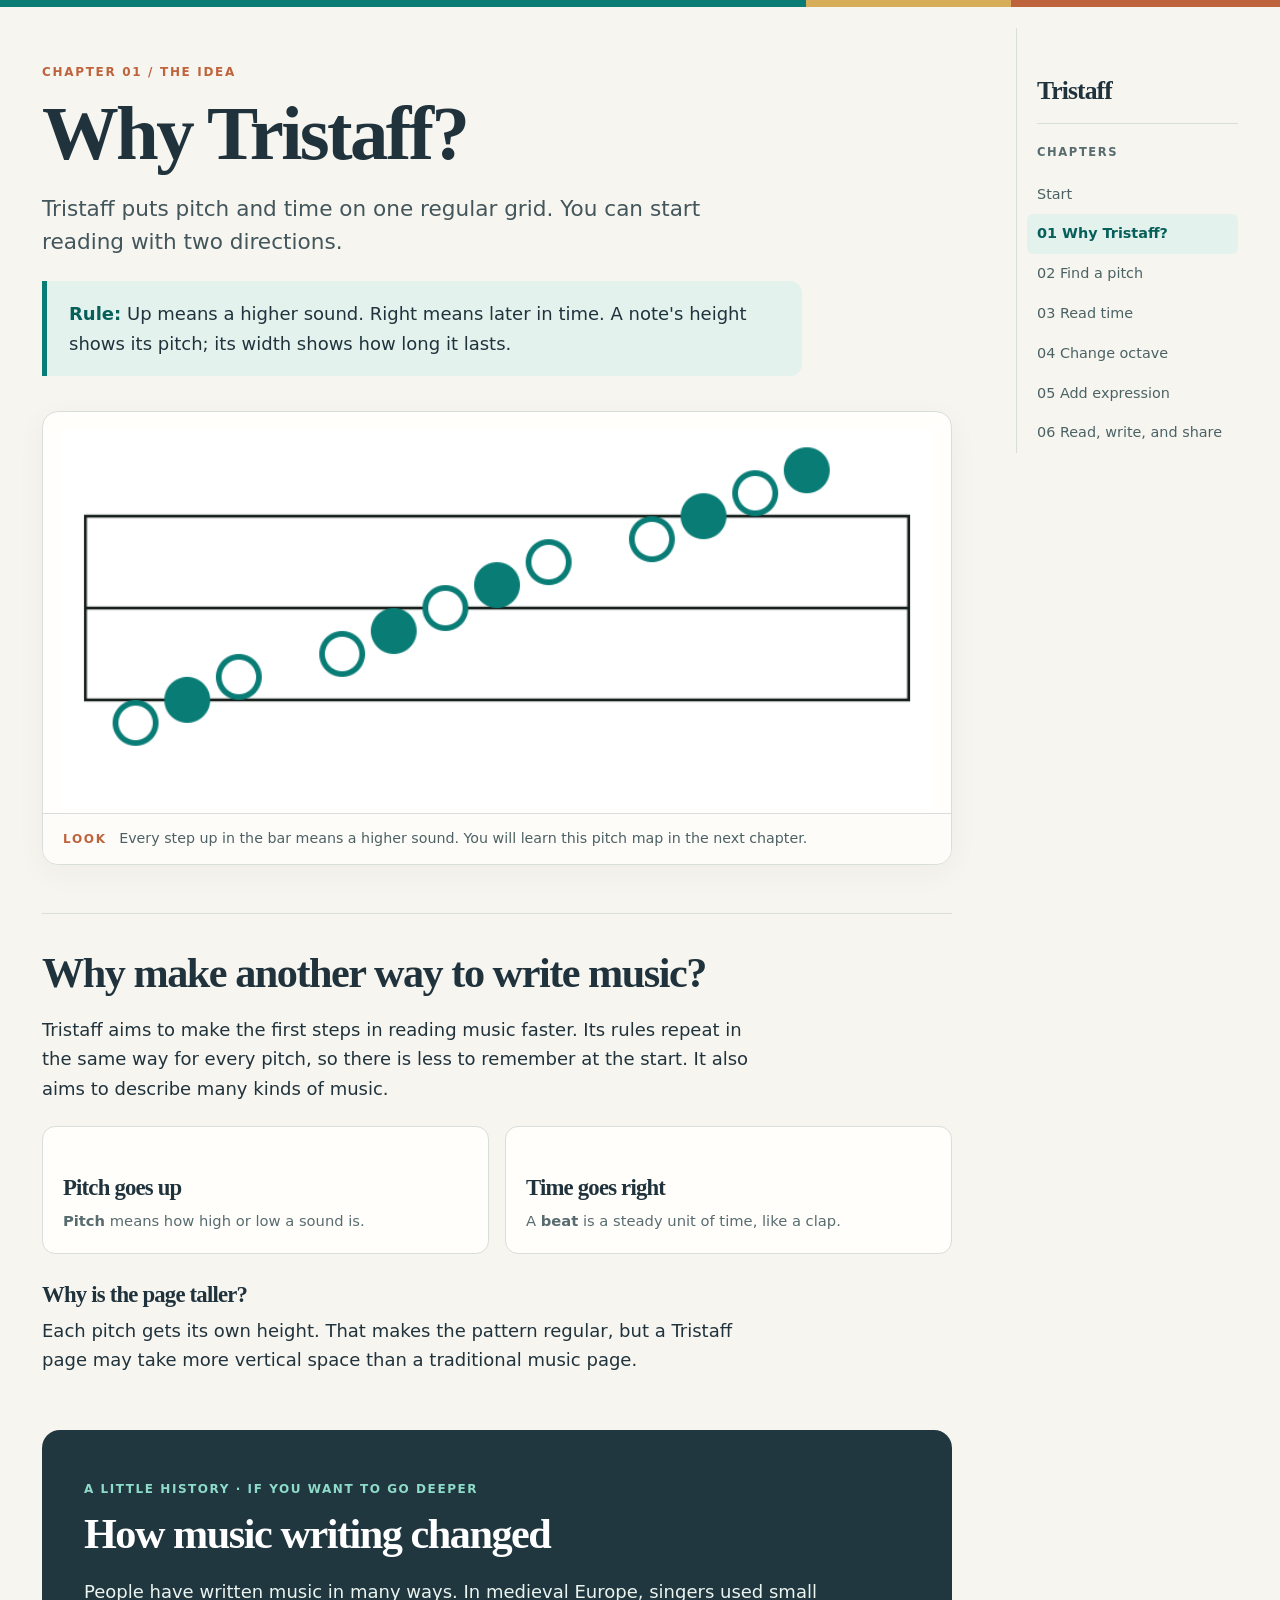
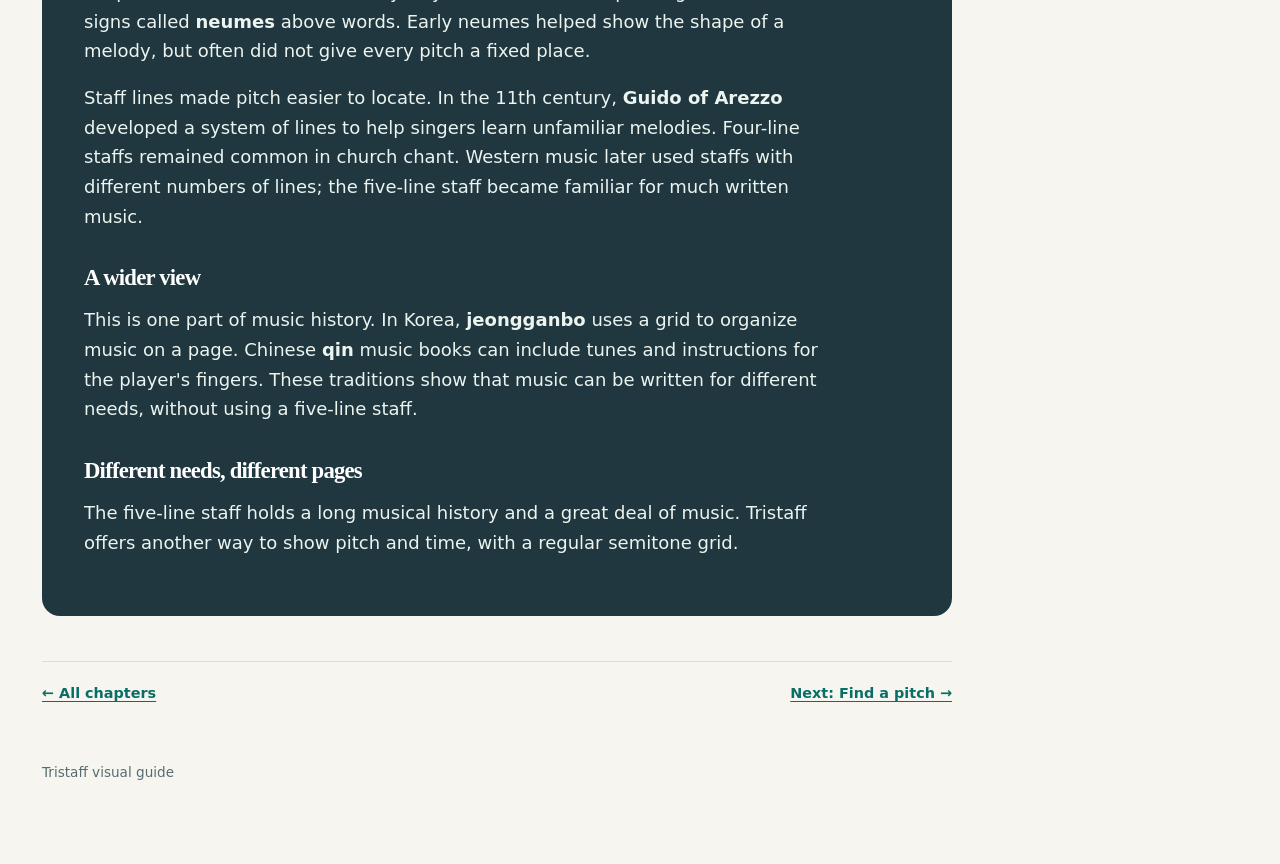
==== Tristaff/01-why.html @ 134bfe70 "Add Tristaff guide, settings, and example score" ====
<!doctype html>
<html lang="en">
<head>
  <meta charset="utf-8">
  <meta name="viewport" content="width=device-width, initial-scale=1">
  <meta name="color-scheme" content="light">
  <title>Why Tristaff? — Learn Tristaff</title>
  <link rel="stylesheet" href="style.css">
</head>
<body>
  <div class="topline" aria-hidden="true"></div>
  <div class="page">
    <div class="chapter-layout">
      <main class="chapter-main">
        <div class="chapter-intro"><span class="chapter-number">Chapter 01 / The idea</span><h1>Why Tristaff?</h1><p class="lead">Tristaff puts pitch and time on one regular grid. You can start reading with two directions.</p><div class="core-rule"><p><strong>Rule:</strong> Up means a higher sound. Right means later in time. A note's height shows its pitch; its width shows how long it lasts.</p></div></div>
        <figure class="figure"><div class="figure-art"><div class="rendered-figure"><img src="graphics/pitch.png" width="760" height="330" alt="Madscore-rendered Tristaff notes rise in regular steps from left to right."></div></div><figcaption><span class="caption-label">Look</span> Every step up in the bar means a higher sound. You will learn this pitch map in the next chapter.</figcaption></figure>
        <section class="below">
          <h2>Why make another way to write music?</h2>
          <p>Tristaff aims to make the first steps in reading music faster. Its rules repeat in the same way for every pitch, so there is less to remember at the start. It also aims to describe many kinds of music.</p>
          <div class="two"><div class="mini"><h3>Pitch goes up</h3><p><strong>Pitch</strong> means how high or low a sound is.</p></div><div class="mini"><h3>Time goes right</h3><p>A <strong>beat</strong> is a steady unit of time, like a clap.</p></div></div>
          <h3>Why is the page taller?</h3>
          <p>Each pitch gets its own height. That makes the pattern regular, but a Tristaff page may take more vertical space than a traditional music page.</p>
        </section>
        <aside class="science-note" aria-labelledby="history-title">
          <span class="science-label">A little history · If you want to go deeper</span>
          <h2 id="history-title">How music writing changed</h2>
          <p>People have written music in many ways. In medieval Europe, singers used small signs called <strong>neumes</strong> above words. Early neumes helped show the shape of a melody, but often did not give every pitch a fixed place.</p>
          <p>Staff lines made pitch easier to locate. In the 11th century, <strong>Guido of Arezzo</strong> developed a system of lines to help singers learn unfamiliar melodies. Four-line staffs remained common in church chant. Western music later used staffs with different numbers of lines; the five-line staff became familiar for much written music.</p>
          <h3>A wider view</h3>
          <p>This is one part of music history. In Korea, <strong>jeongganbo</strong> uses a grid to organize music on a page. Chinese <strong>qin</strong> music books can include tunes and instructions for the player's fingers. These traditions show that music can be written for different needs, without using a five-line staff.</p>
          <h3>Different needs, different pages</h3>
          <p>The five-line staff holds a long musical history and a great deal of music. Tristaff offers another way to show pitch and time, with a regular semitone grid.</p>
        </aside>
        <div class="page-turn"><a href="index.html">← All chapters</a><a href="02-pitch.html">Next: Find a pitch →</a></div>
      </main>
      <aside class="chapter-nav" aria-label="Chapters"><a class="nav-brand" href="index.html">Tristaff</a><strong>Chapters</strong><div class="chapter-links"><a href="index.html">Start</a><a aria-current="page" href="01-why.html">01 Why Tristaff?</a><a href="02-pitch.html">02 Find a pitch</a><a href="03-time.html">03 Read time</a><a href="04-octaves.html">04 Change octave</a><a href="05-marks.html">05 Add expression</a><a href="06-phrase.html">06 Read, write, and share</a></div></aside>
    </div>
    <footer>Tristaff visual guide</footer>
  </div>
</body>
</html>
---- Tristaff/style.css ----
:root {
  --paper: #f7f5ef;
  --card: #fffefa;
  --ink: #20333d;
  --muted: #586c70;
  --line: #d8ded9;
  --teal: #087c75;
  --teal-soft: #e3f2ed;
  --coral: #bf633d;
  --coral-soft: #f9eae1;
  --gold: #d6ad59;
}

* { box-sizing: border-box; }
html { scroll-behavior: smooth; }
body { margin: 0; background: var(--paper); color: var(--ink); font: 18px/1.65 system-ui, sans-serif; }
a { color: #086e68; text-underline-offset: .18em; }
a:hover { color: #a44d2c; }
a:focus-visible { outline: 3px solid var(--coral); outline-offset: 4px; border-radius: 3px; }
img { max-width: 100%; }
.topline { height: 7px; background: linear-gradient(90deg, var(--teal) 0 63%, var(--gold) 63% 79%, var(--coral) 79%); }
.page { max-width: 1260px; margin: auto; padding: 0 32px 80px; }
.eyebrow, .chapter-number, .caption-label { font-size: .75rem; font-weight: 800; letter-spacing: .14em; text-transform: uppercase; }
.eyebrow { color: var(--teal); }
.chapter-number, .caption-label { color: var(--coral); }
h1, h2, h3 { font-family: Georgia, 'Times New Roman', serif; letter-spacing: -.035em; line-height: 1.14; }
h1 { font-size: clamp(3rem, 6vw, 5.6rem); margin: 10px 0 16px; }
h2 { font-size: clamp(1.8rem, 3.3vw, 2.8rem); margin: 0 0 17px; }
h3 { font-size: 1.42rem; margin: 0 0 8px; }
p { margin: 0 0 17px; }
.lead { max-width: 690px; color: #43565c; font-size: clamp(1.13rem, 1.8vw, 1.35rem); line-height: 1.52; }
.hero { padding: 70px 0 42px; max-width: 900px; }
.hero h1 { font-size: clamp(3.8rem, 7.5vw, 7rem); }
.hero-note { max-width: 720px; color: var(--muted); }
.start-heading { border-top: 1px solid var(--line); padding-top: 34px; margin-bottom: 20px; }
.chapter-grid { display: grid; grid-template-columns: repeat(2, minmax(0, 1fr)); gap: 16px; }
.chapter-card { position: relative; display: flex; gap: 20px; min-height: 165px; align-items: flex-start; background: var(--card); color: var(--ink); border: 1px solid var(--line); border-radius: 15px; text-decoration: none; padding: 26px; box-shadow: 0 7px 25px rgba(32,51,61,.035); }
.chapter-card:hover, .chapter-card:focus-visible { border-color: #8abcb1; background: #fbfffc; transform: translateY(-2px); }
.chapter-card .icon { display: grid; place-items: center; width: 51px; height: 51px; flex: 0 0 51px; border-radius: 13px; color: var(--teal); background: var(--teal-soft); font-size: 1.45rem; font-weight: 800; }
.chapter-card:nth-child(3n) .icon { color: var(--coral); background: var(--coral-soft); }
.chapter-card small { display: block; color: var(--coral); font-size: .71rem; font-weight: 800; letter-spacing: .11em; text-transform: uppercase; }
.chapter-card strong { display: block; font: 700 1.55rem/1.22 Georgia, 'Times New Roman', serif; letter-spacing: -.025em; margin: 4px 0 8px; }
.chapter-card span:last-child { color: var(--muted); font-size: .91rem; line-height: 1.45; }
.chapter-layout { display: grid; grid-template-columns: minmax(0, 1fr) 222px; gap: clamp(30px, 5vw, 70px); }
.chapter-main { min-width: 0; }
.chapter-nav { position: sticky; top: 28px; align-self: start; padding-top: 48px; border-left: 1px solid var(--line); padding-left: 20px; }
.chapter-nav .nav-brand { display: block; margin: 0 0 19px; padding: 0 0 16px; border-bottom: 1px solid var(--line); color: var(--ink); font: 700 1.6rem/1.2 Georgia, 'Times New Roman', serif; letter-spacing: -.035em; text-decoration: none; }
.chapter-nav strong { display: block; font-size: .72rem; color: var(--muted); letter-spacing: .14em; text-transform: uppercase; margin-bottom: 13px; }
.chapter-links a { display: block; text-decoration: none; font-size: .9rem; color: #4b6265; padding: 8px 10px; margin-left: -10px; border-radius: 6px; }
.chapter-links a:hover, .chapter-links a[aria-current=page] { background: var(--teal-soft); color: #075f59; font-weight: 750; }
.chapter-intro { padding: 48px 0 10px; }
.chapter-intro h1 { margin-top: 5px; }
.core-rule { margin: 22px 0 0; background: var(--teal-soft); border-left: 5px solid var(--teal); border-radius: 0 12px 12px 0; padding: 18px 22px; max-width: 760px; }
.core-rule strong { color: #075f59; }
.core-rule p { margin: 0; }
.melody-color-note { max-width: 760px; margin: 17px 0 0; color: var(--muted); font-size: .92rem; }
.melody-swatch { display: inline-block; width: .85em; height: .85em; margin-right: .35em; border-radius: 50%; background: var(--teal); }
.figure { background: var(--card); border: 1px solid var(--line); border-radius: 16px; margin: 25px 0 0; overflow: hidden; box-shadow: 0 8px 30px rgba(32,51,61,.045); }
.figure-art { overflow-x: auto; padding: 18px 18px 4px; }
.rhythm-instruments-figure { max-width: 640px; }
.rhythm-instruments-figure img { display: block; width: 100%; height: auto; }
.rendered-figure { position: relative; min-width: 620px; }
.rendered-figure img { display: block; width: 100%; height: auto; }
figcaption { border-top: 1px solid var(--line); background: #fdfcf8; padding: 14px 20px 16px; color: #4d6164; font-size: .89rem; line-height: 1.45; }
.caption-label { margin-right: 8px; }
.below { margin-top: 48px; border-top: 1px solid var(--line); padding-top: 35px; }
.below h2 { margin-top: 0; }
.below h2:not(:first-child) { margin-top: 38px; }
.below h3 { margin-top: 28px; }
.below p, .below ul, .below ol { max-width: 720px; }
.below ul, .below ol { padding-left: 1.4em; }
.below li { margin-bottom: 9px; }
.below .figure + p { margin-top: 22px; }
.definition { border-left: 4px solid var(--teal); padding: 14px 18px; background: var(--teal-soft); border-radius: 0 10px 10px 0; margin: 22px 0; max-width: 720px; }
.definition strong { color: #075f59; }
.definition p { margin: 7px 0 0; }
.practice { background: var(--coral-soft); border-left: 4px solid var(--coral); padding: 18px 22px; border-radius: 0 12px 12px 0; margin: 25px 0; max-width: 720px; }
.practice p { margin: 0; }
.practice strong { color: #9b4c2d; }
.two { display: grid; grid-template-columns: repeat(2, minmax(0,1fr)); gap: 16px; margin: 22px 0; }
.mini { background: var(--card); border: 1px solid var(--line); border-radius: 13px; padding: 20px; }
.mini p { font-size: .92rem; color: var(--muted); margin: 0; }
.rule { color: var(--teal); font-weight: 750; }
.page-turn { display: flex; justify-content: space-between; gap: 20px; margin: 45px 0 0; border-top: 1px solid var(--line); padding-top: 20px; font-size: .9rem; font-weight: 700; }
footer { padding: 55px 0 0; color: var(--muted); font-size: .85rem; }

.piano { position: relative; display: grid; grid-template-columns: repeat(8,1fr); width: 94.736842%; height: 190px; margin: 0 auto 24px; outline: 2px solid var(--ink); border-radius: 0 0 8px 8px; background: white; }
.white-key { position: relative; display: flex; justify-content: center; align-items: flex-end; padding-bottom: 12px; border-right: 1px solid #809292; background: #fcfdfb; color: var(--ink); font-size: .85rem; font-weight: 800; }
.white-key:nth-child(8) { border-right: 0; }
.black-key { position: absolute; z-index: 2; top: 0; width: 8%; height: 64%; display: flex; justify-content: center; align-items: flex-end; padding-bottom: 10px; background: var(--ink); color: white; border: 1px solid #0d1d26; border-radius: 0 0 6px 6px; box-shadow: 1px 2px 3px #0004; font-size: .78rem; font-weight: 800; transform: translateX(-50%); }
.black-key.a-sharp { left: 12.5%; }
.black-key.c-sharp { left: 37.5%; }
.black-key.d-sharp { left: 50%; }
.black-key.f-sharp { left: 75%; }
.black-key.g-sharp { left: 87.5%; }
.line-groups { max-width: 720px; margin: 25px 0; overflow: hidden; border: 1px solid var(--line); border-radius: 12px; background: var(--card); }
.line-groups > div { display: grid; grid-template-columns: 1.45fr repeat(3, 1fr); align-items: center; min-height: 53px; text-align: center; border-bottom: 1px solid var(--line); }
.line-groups > div:last-child { border-bottom: 0; }
.line-groups > .line-groups-anchor { background: var(--teal-soft); color: #075f59; }
.line-groups span { font-size: .78rem; color: var(--muted); text-align: left; padding-left: 14px; }
.line-groups strong { font-size: 1.2rem; }
.science-note { margin-top: 55px; padding: clamp(24px, 4vw, 42px); border-radius: 18px; background: #203740; color: #ecf4ef; }
.science-note h2 { color: white; margin: 8px 0 19px; }
.science-note h3 { margin: 34px 0 14px; color: white; }
.science-note h4 { margin: 0 0 8px; font-size: 1.06rem; }
.science-note p { max-width: 760px; }
.science-label { color: #8ddbc8; font-size: .75rem; font-weight: 800; letter-spacing: .13em; text-transform: uppercase; }
.envelope-figure { max-width: 720px; margin: 26px 0; }
.envelope-figure svg { display: block; width: 100%; height: auto; }
.envelope-figure figcaption { padding: 4px 0 0; border: 0; background: transparent; color: #dbeae6; font-size: .82rem; }
.envelope-axis { fill: none; stroke: #829da1; stroke-width: 2; }
.envelope-guide { fill: none; stroke: #829da1; stroke-width: 1.5; stroke-dasharray: 5 6; }
.envelope-line { fill: none; stroke: #ffdb9b; stroke-width: 5; stroke-linecap: round; stroke-linejoin: round; }
.envelope-axis-label, .envelope-phase, .envelope-key { fill: #ecf4ef; font-family: inherit; font-size: 15px; }
.envelope-phase { font-weight: 700; }
.envelope-key { fill: #8ddbc8; font-size: 13px; }
.science-facts { display: grid; grid-template-columns: repeat(3, minmax(0, 1fr)); gap: 10px; margin: 25px 0; }
.science-facts > div { padding: 16px; border: 1px solid #67838a; border-radius: 10px; background: #2b4851; }
.science-facts strong { display: block; color: #ffdb9b; font: 700 1.6rem/1.2 Georgia, 'Times New Roman', serif; }
.science-facts span { display: block; font-size: .78rem; line-height: 1.35; margin-top: 6px; }
.science-compare { display: grid; grid-template-columns: repeat(2, minmax(0, 1fr)); gap: 12px; }
.science-compare > div { padding: 18px; border: 1px solid #67838a; border-radius: 11px; }
.science-compare p { font-size: .88rem; line-height: 1.55; margin: 0; }
.tempo-examples { display: grid; grid-template-columns: repeat(2, minmax(0, 1fr)); gap: 12px; margin: 21px 0; max-width: 720px; }
.tempo-examples > div { padding: 19px 22px; border: 1px solid var(--line); border-radius: 12px; background: var(--card); }
.tempo-examples strong, .tempo-examples span { display: block; }
.tempo-examples strong { color: var(--teal); font-size: 1.25rem; }
.tempo-examples span { font-weight: 750; }
.thought-experiment details { margin-top: 13px; }
.thought-experiment summary { color: #9b4c2d; font-weight: 750; cursor: pointer; }
.thought-experiment details p { margin-top: 10px; }
.reading-warning { max-width: 720px; margin: 25px 0; padding: 18px 22px; border-left: 4px solid #b7653a; border-radius: 0 10px 10px 0; background: #f8eee5; }
.reading-warning strong { color: #96502f; }
.reading-warning p { margin: 8px 0 0; }
.duration-row, .phrase-labels { display: grid; text-align: center; font-size: .78rem; font-weight: 750; }
.duration-row { grid-template-columns: repeat(8,minmax(0,1fr)); margin: 0 3.26% 10px; }
.duration-row span { color: var(--teal); white-space: nowrap; }
.duration-row .one { grid-column: 1/3; }
.duration-row .half-first { grid-column: 3/4; }
.duration-row .long { grid-column: 4/8; }
.duration-row .half-last { grid-column: 8/9; }
.octave-tag { position: absolute; right: 4%; padding: 3px 9px; border-radius: 7px; background: #e3f2edeb; color: #086e68; font-size: .85rem; font-weight: 800; }
.octave-tag.high { top: 13%; }
.octave-tag.middle { top: 45%; }
.octave-tag.low { top: 77%; }
.phrase-labels { grid-template-columns: repeat(8,minmax(0,1fr)); margin: 0 2.17% 10px 10.87%; }
.phrase-labels span { color: var(--teal); }
.phrase-labels span:nth-child(1) { grid-column: 1/3; }
.phrase-labels span:nth-child(2) { grid-column: 3/5; }
.phrase-labels span:nth-child(3) { grid-column: 5/9; }
.marks-gallery { display: grid; grid-template-columns: repeat(3,minmax(0,1fr)); gap: 12px; padding: 3px 0 16px; }
.mark-card { border: 1px solid var(--line); border-radius: 10px; background: white; overflow: hidden; text-align: center; padding-bottom: 12px; }
.mark-card img { display: block; width: 100%; height: auto; }
.mark-card strong, .mark-card span { display: block; padding: 0 9px; }
.mark-card strong { color: var(--ink); font-family: Georgia, 'Times New Roman', serif; font-size: 1.12rem; }
.mark-card span { color: var(--muted); font-size: .82rem; }
.mark-explanations { max-width: 760px; margin: 15px 0 36px; }
.mark-explanations > div { padding: 13px 0; border-bottom: 1px solid var(--line); }
.mark-explanations h3 { margin: 0 0 5px; }
.mark-explanations p { margin: 0; }
.dynamics-pair .figure { margin: 0; }
.dynamics-pair .figure-art { padding: 0; }
.dynamics-pair img { display: block; width: 100%; height: auto; }
.recap { margin: 20px 0; padding: 0; list-style: none; display: grid; grid-template-columns: repeat(2,minmax(0,1fr)); gap: 10px; }
.recap li { background: white; border: 1px solid var(--line); border-radius: 10px; padding: 11px 15px; margin: 0; }
.recap li::before { content: '•'; color: var(--teal); font-weight: 900; padding-right: 9px; }
.format-list { display: grid; grid-template-columns: repeat(2, minmax(0, 1fr)); gap: 12px; margin: 25px 0; }
.format-list > div { padding: 18px; border: 1px solid #67838a; border-radius: 11px; background: #2b4851; }
.format-list small { display: block; color: #8ddbc8; font-size: .69rem; font-weight: 800; letter-spacing: .11em; text-transform: uppercase; }
.format-list strong { display: block; margin-bottom: 7px; color: #ffdb9b; }
.format-list p { margin: 0; font-size: .88rem; line-height: 1.55; }

@media (max-width: 900px) {
  .chapter-layout { display: flex; flex-direction: column-reverse; gap: 0; }
  .chapter-nav { position: sticky; top: 0; z-index: 5; width: 100%; border-left: 0; border-bottom: 1px solid var(--line); padding: 9px 0 6px; background: var(--paper); }
  .chapter-nav .nav-brand { margin: 0 0 4px; padding: 0; border-bottom: 0; font-size: 1.18rem; }
  .chapter-nav strong { display: none; }
  .chapter-links { display: flex; gap: 4px; overflow-x: auto; white-space: nowrap; }
  .chapter-links a { flex: 0 0 auto; margin: 0; padding: 6px 9px; }
  .chapter-intro { padding-top: 35px; }
  .marks-gallery { grid-template-columns: repeat(2,minmax(0,1fr)); }
}
@media (max-width: 620px) {
  body { font-size: 16px; }
  .page { padding: 0 18px 60px; }
  .hero { padding: 46px 0 35px; }
  .chapter-grid, .two, .recap, .tempo-examples { grid-template-columns: 1fr; }
  .chapter-card { min-height: 135px; padding: 20px; }
  .figure { margin-left: -9px; margin-right: -9px; }
  .figure-art::before { content: 'Swipe sideways to see the full picture →'; display: block; color: var(--muted); font-size: .78rem; margin-bottom: 8px; }
  .marks-gallery { grid-template-columns: 1fr; }
  .science-facts, .science-compare, .format-list { grid-template-columns: 1fr; }
}
@media (prefers-reduced-motion: reduce) { html { scroll-behavior: auto; } }
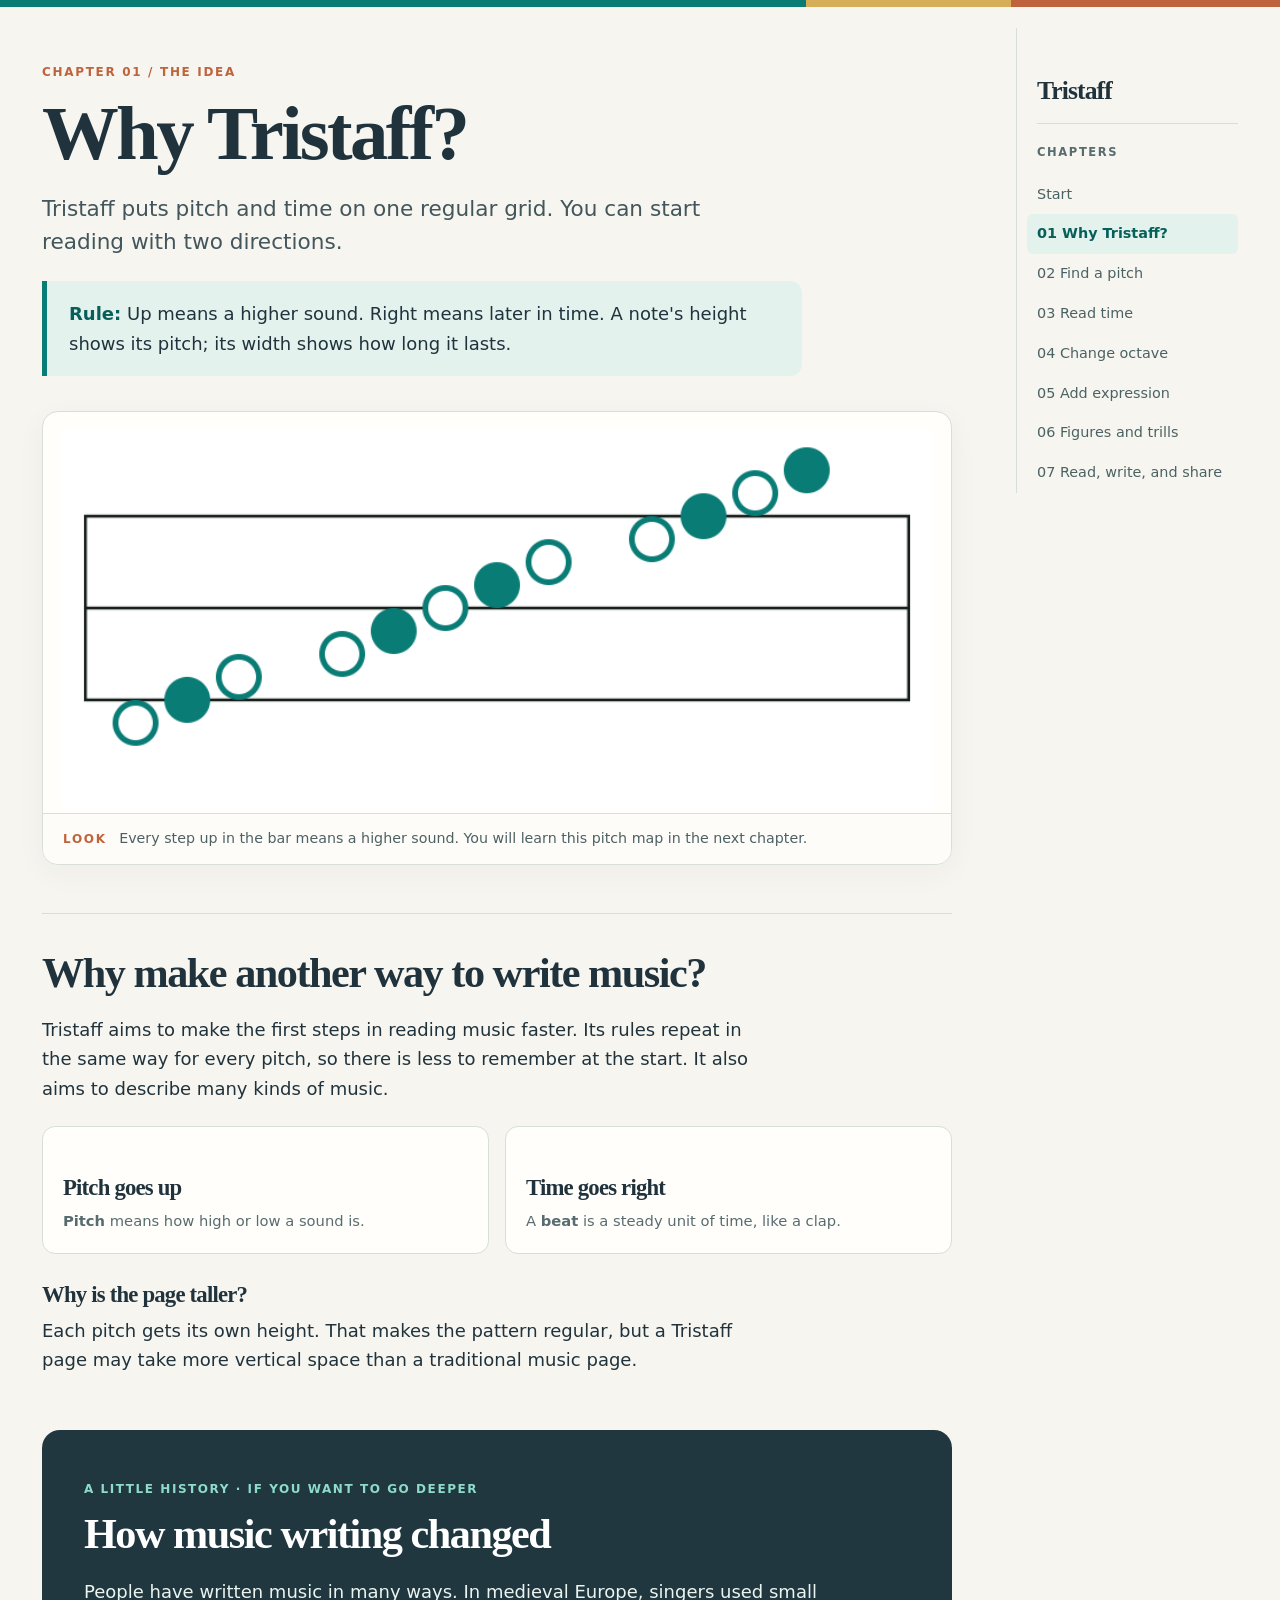
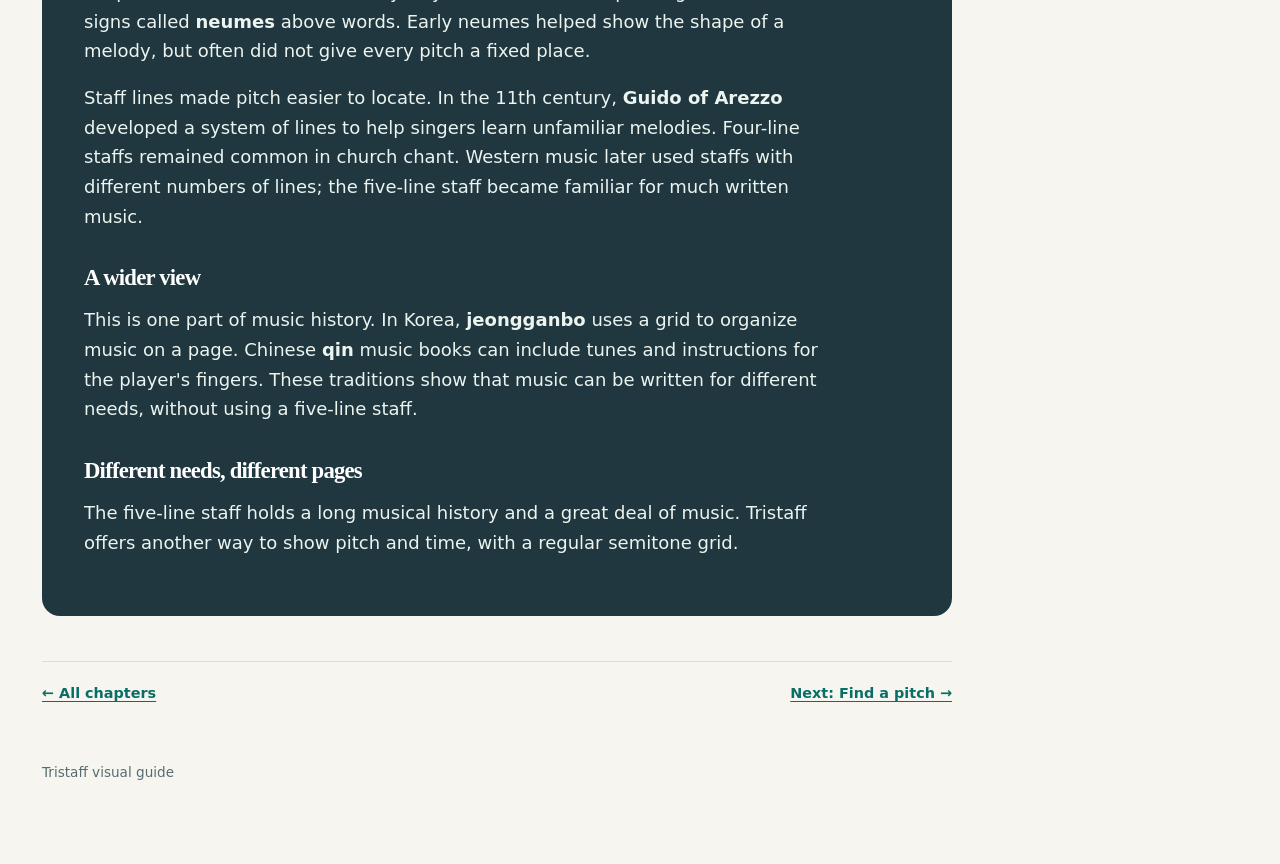
==== commit 767c4989: "Add MusicXML support and section key editing" ====
--- a/Tristaff/01-why.html
+++ b/Tristaff/01-why.html
@@ -13,7 +13,7 @@
     <div class="chapter-layout">
       <main class="chapter-main">
         <div class="chapter-intro"><span class="chapter-number">Chapter 01 / The idea</span><h1>Why Tristaff?</h1><p class="lead">Tristaff puts pitch and time on one regular grid. You can start reading with two directions.</p><div class="core-rule"><p><strong>Rule:</strong> Up means a higher sound. Right means later in time. A note's height shows its pitch; its width shows how long it lasts.</p></div></div>
-        <figure class="figure"><div class="figure-art"><div class="rendered-figure"><img src="graphics/pitch.png" width="760" height="330" alt="Madscore-rendered Tristaff notes rise in regular steps from left to right."></div></div><figcaption><span class="caption-label">Look</span> Every step up in the bar means a higher sound. You will learn this pitch map in the next chapter.</figcaption></figure>
+        <figure class="figure"><div class="figure-art"><div class="rendered-figure"><img src="graphics/pitch.png" width="760" height="330" alt="Rendered Tristaff notes rise in regular steps from left to right."></div></div><figcaption><span class="caption-label">Look</span> Every step up in the bar means a higher sound. You will learn this pitch map in the next chapter.</figcaption></figure>
         <section class="below">
           <h2>Why make another way to write music?</h2>
           <p>Tristaff aims to make the first steps in reading music faster. Its rules repeat in the same way for every pitch, so there is less to remember at the start. It also aims to describe many kinds of music.</p>
@@ -33,7 +33,7 @@
         </aside>
         <div class="page-turn"><a href="index.html">← All chapters</a><a href="02-pitch.html">Next: Find a pitch →</a></div>
       </main>
-      <aside class="chapter-nav" aria-label="Chapters"><a class="nav-brand" href="index.html">Tristaff</a><strong>Chapters</strong><div class="chapter-links"><a href="index.html">Start</a><a aria-current="page" href="01-why.html">01 Why Tristaff?</a><a href="02-pitch.html">02 Find a pitch</a><a href="03-time.html">03 Read time</a><a href="04-octaves.html">04 Change octave</a><a href="05-marks.html">05 Add expression</a><a href="06-phrase.html">06 Read, write, and share</a></div></aside>
+      <aside class="chapter-nav" aria-label="Chapters"><a class="nav-brand" href="index.html">Tristaff</a><strong>Chapters</strong><div class="chapter-links"><a href="index.html">Start</a><a aria-current="page" href="01-why.html">01 Why Tristaff?</a><a href="02-pitch.html">02 Find a pitch</a><a href="03-time.html">03 Read time</a><a href="04-octaves.html">04 Change octave</a><a href="05-marks.html">05 Add expression</a><a href="06-ornaments.html">06 Figures and trills</a><a href="07-phrase.html">07 Read, write, and share</a></div></aside>
     </div>
     <footer>Tristaff visual guide</footer>
   </div>
